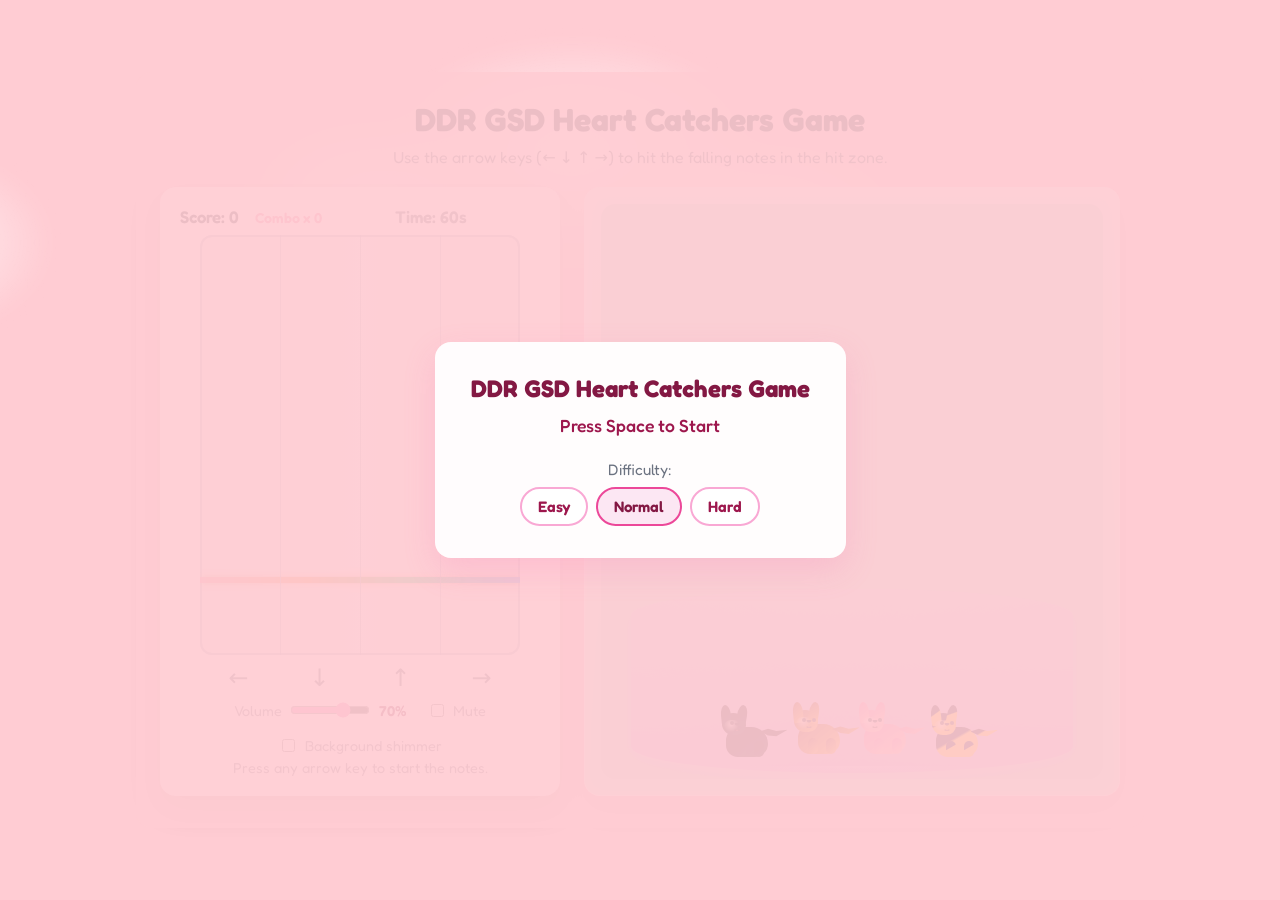
==== ddr-game.html @ 6d301356 "Add files via upload" ====
<!DOCTYPE html>
<html lang="en">
<head>
  <meta charset="UTF-8" />
  <meta name="viewport" content="width=device-width, initial-scale=1.0" />
  <title>DDR GSD Heart Catchers Game</title>
  <link rel="preconnect" href="https://fonts.googleapis.com" />
  <link rel="preconnect" href="https://fonts.gstatic.com" crossorigin />
  <link
    href="https://fonts.googleapis.com/css2?family=Fredoka:wght@400;500;700&display=swap"
    rel="stylesheet"
  />
  <link rel="stylesheet" href="ddr-game.css" />
</head>
<body>
  <main class="page">
    <!-- Start screen overlay -->
    <div id="startScreen" class="overlay overlay--start">
      <div class="overlay-card">
        <h2 class="overlay-title">DDR GSD Heart Catchers Game</h2>
        <p class="overlay-prompt">Press Space to Start</p>
        <div class="difficulty-selector">
          <span class="difficulty-label">Difficulty:</span>
          <div class="difficulty-buttons">
            <button type="button" class="difficulty-btn" data-difficulty="easy">Easy</button>
            <button type="button" class="difficulty-btn difficulty-btn--active" data-difficulty="normal">Normal</button>
            <button type="button" class="difficulty-btn" data-difficulty="hard">Hard</button>
          </div>
        </div>
      </div>
    </div>

    <!-- Results screen overlay (hidden initially) -->
    <div id="resultsScreen" class="overlay overlay--results overlay--hidden">
      <div class="overlay-card">
        <h2 class="overlay-title">Results</h2>
        <div class="results-stats">
          <p class="results-score">Score: <span id="resultsScore">0</span></p>
          <p class="results-counts">
            Perfect: <span id="resultsPerfect">0</span> ·
            Good: <span id="resultsGood">0</span> ·
            Miss: <span id="resultsMiss">0</span>
          </p>
        </div>
        <button type="button" id="playAgainBtn" class="overlay-btn">Play Again</button>
      </div>
    </div>

    <header class="top-bar">
      <h1>DDR GSD Heart Catchers Game</h1>
      <p class="instructions">Use the arrow keys (← ↓ ↑ →) to hit the falling notes in the hit zone.</p>
    </header>

    <section class="layout">
      <section class="game-panel">
        <div class="hud">
          <div class="score-display">
            Score: <span id="score">0</span>
            <span class="combo-display">Combo x<span id="combo">0</span></span>
          </div>
          <div class="timer-display">Time: <span id="timeRemaining">60</span>s</div>
          <div id="judgement" class="judgement"></div>
        </div>

        <div id="gameArea" class="game-area">
          <div class="hit-line"></div>
        </div>

        <div class="lane-labels">
          <span>←</span>
          <span>↓</span>
          <span>↑</span>
          <span>→</span>
        </div>

        <div class="sound-controls">
          <label class="sound-label">
            <span>Volume</span>
            <input type="range" id="volumeSlider" min="0" max="100" value="70" class="volume-slider" />
            <span id="volumeValue" class="volume-value">70%</span>
          </label>
          <label class="sound-label sound-label--toggle">
            <input type="checkbox" id="muteToggle" class="mute-checkbox" />
            <span>Mute</span>
          </label>
          <label class="sound-label sound-label--toggle">
            <input type="checkbox" id="shimmerToggle" class="shimmer-checkbox" />
            <span>Background shimmer</span>
          </label>
        </div>

        <p class="small-note">Press any arrow key to start the notes.</p>
      </section>

      <aside class="shepherd-panel">
        <div class="shepherd-stage" id="shepherdStage">
          <div class="shepherd-stage-floor"></div>
          <div class="shepherd-dogs">
            <div class="shepherd-dog shepherd-dog--black">
              <div class="dog-body">
                <div class="dog-head">
                  <div class="dog-ear dog-ear--left"></div>
                  <div class="dog-ear dog-ear--right"></div>
                  <div class="dog-face"></div>
                </div>
                <div class="dog-leg dog-leg--front"></div>
                <div class="dog-leg dog-leg--back"></div>
                <div class="dog-tail"></div>
              </div>
            </div>

            <div class="shepherd-dog shepherd-dog--sable">
              <div class="dog-body">
                <div class="dog-head">
                  <div class="dog-ear dog-ear--left"></div>
                  <div class="dog-ear dog-ear--right"></div>
                  <div class="dog-face"></div>
                </div>
                <div class="dog-leg dog-leg--front"></div>
                <div class="dog-leg dog-leg--back"></div>
                <div class="dog-tail"></div>
              </div>
            </div>

            <div class="shepherd-dog shepherd-dog--pink">
              <div class="dog-body">
                <div class="dog-head">
                  <div class="dog-ear dog-ear--left"></div>
                  <div class="dog-ear dog-ear--right"></div>
                  <div class="dog-face"></div>
                </div>
                <div class="dog-leg dog-leg--front"></div>
                <div class="dog-leg dog-leg--back"></div>
                <div class="dog-tail"></div>
              </div>
            </div>

            <div class="shepherd-dog shepherd-dog--blacktan">
              <div class="dog-body">
                <div class="dog-head">
                  <div class="dog-ear dog-ear--left"></div>
                  <div class="dog-ear dog-ear--right"></div>
                  <div class="dog-face"></div>
                </div>
                <div class="dog-leg dog-leg--front"></div>
                <div class="dog-leg dog-leg--back"></div>
                <div class="dog-tail"></div>
              </div>
            </div>
          </div>
        </div>
      </aside>
    </section>
  </main>

  <script src="ddr-game.js"></script>
</body>
</html>
---- ddr-game.css ----
/* Full-page pink sky + animated fluffy cloud layers */
html {
  height: 100%;
  min-height: 100%;
  --cloud-opacity: 1;                 /* maxed out; lower for lighter clouds */
  --cloud-speed-base: 50s;           /* <<< Cloud Speed: tweak this value (lower = faster) */
  --cloud-speed-slow: var(--cloud-speed-base);
  --cloud-speed-fast: calc(var(--cloud-speed-base) * 0.7);
  /* Shepherd coat & face variables */
  --shep-black-coat: #050816;
  --shep-black-coat-alt: #111827;
  --shep-blue-main: #38bdf8;
  --shep-blue-light: #bae6fd;
  --shep-pink-main: #f472b6;
  --shep-pink-light: #fecaca;
  --shep-bt-black: #020617;
  --shep-bt-tan: #facc15;
  --shep-eye: #111827;
  --shep-nose: #020617;
  --shep-tongue: #fb7185;
  background: #ffccd3;
}

/* Very faint drifting background hearts (ultra-low opacity) */
html::before,
html::after {
  content: "";
  position: fixed;
  width: 260px;
  height: 240px;
  pointer-events: none;
  z-index: -2;
  clip-path: path("M16 28 C 4 18, 0 12, 0 7 C 0 3.5, 2.8 1, 6 1 C 8.5 1, 10.5 2.5, 12 4.5 C 13.5 2.5, 15.5 1, 18 1 C 21.2 1, 24 3.5, 24 7 C 24 12, 20 18, 16 28 Z");
}

html::before {
  top: 8%;
  left: -6%;
  background-color: rgba(244, 114, 182, 0.06); /* very faint pink */
  animation: bg-heart-drift-1 90s linear infinite;
}

html::after {
  bottom: -4%;
  right: -4%;
  background-color: rgba(244, 114, 182, 0.04); /* even softer */
  animation: bg-heart-drift-2 110s linear infinite;
}

body {
  margin: 0;
  height: 100%;
  min-height: 100%;
  font-family: "Fredoka", system-ui, -apple-system, BlinkMacSystemFont, "Segoe UI", sans-serif;
  display: flex;
  align-items: center;
  justify-content: center;
  position: relative;
  color: #111827;
  background: transparent;
  overflow-x: hidden;
}

/* Animated cloud layer behind everything (single oversized sheet) */
body::before {
  content: "";
  position: fixed;
  width: 220vw;
  height: 120vh;
  left: -60vw;
  top: -10vh;
  z-index: -1;
  pointer-events: none;
  background-repeat: no-repeat;
  opacity: 0.7;
  filter: blur(12px);
  /* Bubbly cloud clusters: many small overlapping puffs */
  background-image:
    /* top-left cluster */
    radial-gradient(ellipse 180px 110px at 5% 22%, rgba(255, 255, 255, 0.95) 0%, rgba(255, 255, 255, 0.6) 45%, rgba(255, 255, 255, 0.3) 75%, transparent 100%),
    radial-gradient(ellipse 130px 90px at 10% 17%, rgba(255, 255, 255, 0.92) 0%, rgba(255, 255, 255, 0.6) 45%, rgba(255, 255, 255, 0.3) 75%, transparent 100%),
    radial-gradient(ellipse 150px 96px at 17% 22%, rgba(255, 255, 255, 0.9) 0%, rgba(255, 255, 255, 0.6) 45%, rgba(255, 255, 255, 0.3) 75%, transparent 100%),

    /* upper-mid cluster */
    radial-gradient(ellipse 190px 112px at 34% 16%, rgba(255, 255, 255, 0.94) 0%, rgba(255, 255, 255, 0.6) 45%, rgba(255, 255, 255, 0.3) 75%, transparent 100%),
    radial-gradient(ellipse 130px 80px at 29% 19%, rgba(255, 255, 255, 0.9) 0%, rgba(255, 255, 255, 0.6) 45%, rgba(255, 255, 255, 0.3) 75%, transparent 100%),
    radial-gradient(ellipse 140px 88px at 39% 21%, rgba(255, 255, 255, 0.9) 0%, rgba(255, 255, 255, 0.6) 45%, rgba(255, 255, 255, 0.3) 75%, transparent 100%),

    /* top-right cluster (pulled slightly inward so edges stay soft) */
    radial-gradient(ellipse 180px 110px at 58% 20%, rgba(255, 255, 255, 0.94) 0%, rgba(255, 255, 255, 0.6) 45%, rgba(255, 255, 255, 0.3) 75%, transparent 100%),
    radial-gradient(ellipse 130px 90px at 64% 16%, rgba(255, 255, 255, 0.92) 0%, rgba(255, 255, 255, 0.6) 45%, rgba(255, 255, 255, 0.3) 75%, transparent 100%),
    radial-gradient(ellipse 120px 100px at 70% 22%, rgba(255, 255, 255, 0.9) 0%, rgba(255, 255, 255, 0.6) 45%, rgba(255, 255, 255, 0.3) 75%, transparent 100%),

    /* lower-left cluster */
    radial-gradient(ellipse 190px 116px at 14% 78%, rgba(255, 255, 255, 0.92) 0%, rgba(255, 255, 255, 0.6) 45%, rgba(255, 255, 255, 0.3) 75%, transparent 100%),
    radial-gradient(ellipse 132px 92px at 19% 82%, rgba(255, 255, 255, 0.9) 0%, rgba(255, 255, 255, 0.6) 45%, rgba(255, 255, 255, 0.3) 75%, transparent 100%),
    radial-gradient(ellipse 150px 96px at 10% 82%, rgba(255, 255, 255, 0.9) 0%, rgba(255, 255, 255, 0.6) 45%, rgba(255, 255, 255, 0.3) 75%, transparent 100%),

    /* lower-right cluster */
    radial-gradient(ellipse 200px 120px at 78% 74%, rgba(255, 255, 255, 0.92) 0%, rgba(255, 255, 255, 0.6) 45%, rgba(255, 255, 255, 0.3) 75%, transparent 100%),
    radial-gradient(ellipse 140px 92px at 72% 78%, rgba(255, 255, 255, 0.9) 0%, rgba(255, 255, 255, 0.6) 45%, rgba(255, 255, 255, 0.3) 75%, transparent 100%),
    radial-gradient(ellipse 150px 100px at 86% 78%, rgba(255, 255, 255, 0.88) 0%, rgba(255, 255, 255, 0.6) 45%, rgba(255, 255, 255, 0.3) 75%, transparent 100%);
  background-size: 140% 140%;
  animation: cloud-drift-slow var(--cloud-speed-slow) linear infinite;
}

body::after {
  /* no cloud background here – single-layer clouds handled by body::before */
  content: none;
}

@keyframes cloud-drift-slow {
  from {
    transform: translate3d(-18%, 0, 0);
  }
  to {
    transform: translate3d(18%, 0, 0);
  }
}

@keyframes cloud-drift-fast {
  from {
    transform: translate3d(22%, 0, 0);
  }
  to {
    transform: translate3d(-22%, 0, 0);
  }
}

@keyframes bg-heart-drift-1 {
  from {
    transform: translate3d(0, 0, 0) rotate(0deg);
  }
  to {
    transform: translate3d(12%, 6%, 0) rotate(6deg);
  }
}

@keyframes bg-heart-drift-2 {
  from {
    transform: translate3d(0, 0, 0) rotate(0deg);
  }
  to {
    transform: translate3d(-10%, -4%, 0) rotate(-5deg);
  }
}

.page {
  position: relative;
  max-width: 960px;
  width: 100%;
  padding: 1.75rem 1.5rem 2rem;
}

/* Start & Results overlay screens */
.overlay {
  position: absolute;
  inset: 0;
  display: flex;
  align-items: center;
  justify-content: center;
  background: rgba(255, 204, 211, 0.92);
  border-radius: 1rem;
  z-index: 10;
  padding: 1.5rem;
}

.overlay--hidden {
  visibility: hidden;
  pointer-events: none;
}

.overlay-card {
  background: rgba(255, 255, 255, 0.95);
  border-radius: 1rem;
  padding: 2rem 2.25rem;
  text-align: center;
  box-shadow: 0 12px 32px rgba(244, 114, 182, 0.2);
  max-width: 360px;
}

.overlay-title {
  margin: 0 0 0.75rem;
  font-size: 1.5rem;
  color: #831843;
}

.overlay-prompt {
  margin: 0 0 1.5rem;
  font-size: 1.1rem;
  color: #9d174d;
  font-weight: 500;
}

.difficulty-selector {
  margin-bottom: 0;
}

.difficulty-label {
  display: block;
  font-size: 0.95rem;
  color: #6b7280;
  margin-bottom: 0.5rem;
}

.difficulty-buttons {
  display: flex;
  gap: 0.5rem;
  justify-content: center;
  flex-wrap: wrap;
}

.difficulty-btn {
  padding: 0.5rem 1rem;
  border-radius: 999px;
  border: 2px solid #f9a8d4;
  background: #fff;
  color: #9d174d;
  font-family: inherit;
  font-size: 0.95rem;
  font-weight: 600;
  cursor: pointer;
  transition: background 0.15s, color 0.15s, border-color 0.15s;
}

.difficulty-btn:hover {
  background: #fdf2f8;
  border-color: #f472b6;
}

.difficulty-btn--active {
  background: #fce7f3;
  border-color: #ec4899;
  color: #831843;
}

.results-stats {
  margin: 0 0 1.5rem;
}

.results-score {
  margin: 0 0 0.5rem;
  font-size: 1.25rem;
  font-weight: 700;
  color: #831843;
}

.results-counts {
  margin: 0;
  font-size: 1rem;
  color: #6b7280;
}

.results-counts span {
  font-weight: 600;
  color: #4b5563;
}

.overlay-btn {
  padding: 0.65rem 1.5rem;
  border-radius: 999px;
  border: none;
  background: linear-gradient(135deg, #f9a8d4, #f472b6);
  color: #fff;
  font-family: inherit;
  font-size: 1rem;
  font-weight: 600;
  cursor: pointer;
  box-shadow: 0 4px 14px rgba(244, 114, 182, 0.4);
  transition: transform 0.1s, box-shadow 0.15s;
}

.overlay-btn:hover {
  transform: scale(1.03);
  box-shadow: 0 6px 18px rgba(244, 114, 182, 0.5);
}

.overlay-btn:active {
  transform: scale(0.98);
}

.top-bar {
  text-align: center;
  margin-bottom: 1.25rem;
}

.top-bar h1 {
  margin: 0 0 0.5rem;
  font-size: 2rem;
}

.instructions {
  margin: 0;
  color: #4b5563;
  font-size: 1rem;
}

.layout {
  display: flex;
  gap: 1.5rem;
  align-items: stretch;
}

.game-panel {
  flex: 0 0 360px;
  background-color: rgba(255, 255, 255, 0.9);
  border-radius: 1rem;
  padding: 1rem 1.25rem 1.25rem;
  box-shadow: 0 12px 30px rgba(15, 23, 42, 0.18);
}

.hud {
  display: flex;
  justify-content: space-between;
  align-items: baseline;
  margin-bottom: 0.5rem;
}

.score-display {
  font-weight: 600;
  font-size: 1.05rem;
}

.combo-display {
  margin-left: 0.75rem;
  font-size: 0.9rem;
  font-weight: 600;
  color: #f9739b;
  display: inline-flex;
  align-items: baseline;
  gap: 0.2rem;
  transform-origin: left center;
}

.combo-display--pop {
  animation: combo-pop 220ms ease-out;
}

.timer-display {
  font-weight: 600;
  font-size: 1.05rem;
  color: #4b5563;
}

.judgement {
  min-height: 1.2em;
  font-weight: 700;
  font-size: 1.05rem;
}

.judgement.perfect {
  color: #10b981;
}

.judgement.good {
  color: #3b82f6;
}

.judgement.miss {
  color: #ef4444;
}

.game-area {
  position: relative;
  width: 320px;
  height: 420px;
  margin: 0.25rem auto 0.5rem;
  border-radius: 0.75rem;
  overflow: hidden;
  background: linear-gradient(
    to right,
    rgba(15, 23, 42, 0.08),
    rgba(15, 23, 42, 0.03),
    rgba(15, 23, 42, 0.08)
  );
  box-shadow: inset 0 0 0 2px rgba(148, 163, 184, 0.7);
}

/* Subtle game feel (intensity: box-shadow opacity in keyframes below) */
.game-area--perfect-glow {
  animation: game-perfect-glow 260ms ease-out;
}

.game-area--good-glow {
  animation: game-good-glow 220ms ease-out;
}

.game-area--miss-shake {
  animation: game-miss-shake 160ms ease-out;
}

.game-area::before {
  content: "";
  position: absolute;
  inset: 0;
  border-radius: inherit;
  pointer-events: none;
  background: radial-gradient(circle at 50% 40%, rgba(148, 163, 184, 0.12), transparent 65%);
  opacity: 0;
}

.game-area--miss-tint::before {
  animation: game-miss-tint 160ms ease-out;
}

.lane-divider {
  position: absolute;
  top: 0;
  bottom: 0;
  width: 1px;
  background-color: rgba(148, 163, 184, 0.7);
}

.lane-divider--left {
  left: 25%;
}
.lane-divider--middle {
  left: 50%;
}
.lane-divider--right {
  left: 75%;
}

.hit-line {
  position: absolute;
  left: 0;
  right: 0;
  height: 6px;
  bottom: 72px;
  background: linear-gradient(
    to right,
    #fb7185,
    #f97316,
    #22c55e,
    #3b82f6
  );
  box-shadow: 0 0 10px rgba(249, 115, 22, 0.75);
  opacity: 0.9;
}

/* Soft glow on the hit zone when judged PERFECT/GOOD */
.hit-line--perfect {
  animation: hit-line-perfect 240ms ease-out;
}

.hit-line--good {
  animation: hit-line-good 200ms ease-out;
}

.note {
  position: absolute;
  width: 32px;
  height: 28px;
  top: -60px;
  transform: translateY(0);
  background: transparent;
}

.note::before,
.note::after {
  content: "";
  position: absolute;
  inset: 0;
  /* solid heart fill; color controlled by --heart-color */
  background-color: var(--heart-color, #f9a8d4);
  clip-path: path("M16 28 C 4 18, 0 12, 0 7 C 0 3.5, 2.8 1, 6 1 C 8.5 1, 10.5 2.5, 12 4.5 C 13.5 2.5, 15.5 1, 18 1 C 21.2 1, 24 3.5, 24 7 C 24 12, 20 18, 16 28 Z");
  box-shadow: 0 4px 10px rgba(244, 114, 182, 0.4);
}

.note::after {
  opacity: 0.75;
  filter: blur(0.5px);
}

/* Lane positions only; color is controlled by note-shade-* */
.note.lane-0 {
  left: calc(12.5% - 22px);
}

.note.lane-1 {
  left: calc(37.5% - 22px);
}

.note.lane-2 {
  left: calc(62.5% - 22px);
}

.note.lane-3 {
  left: calc(87.5% - 22px);
}

/* Brief lane highlight on key press (subtle pastel; intensity: peak opacity in keyframe + gradient color) */
.lane-flash {
  position: absolute;
  top: 0;
  bottom: 0;
  width: 25%;
  pointer-events: none;
  background: linear-gradient(
    to bottom,
    rgba(254, 249, 251, 0.32),
    rgba(253, 242, 248, 0.08),
    transparent
  );
  opacity: 0;
  animation: lane-flash-fade 140ms ease-out forwards;
  z-index: 1;
}

.lane-flash.lane-0 { left: 0%; }
.lane-flash.lane-1 { left: 25%; }
.lane-flash.lane-2 { left: 50%; }
.lane-flash.lane-3 { left: 75%; }

/* Small pastel sparkle burst on PERFECT (intensity: size, --sparkle-opacity, animation duration) */
.hit-particles {
  position: absolute;
  inset: 0;
  pointer-events: none;
  overflow: visible;
  z-index: 2;
}

.hit-particle {
  position: absolute;
  width: 5px;
  height: 5px;
  border-radius: 999px;
  background: rgba(255, 240, 245, 0.95);
  box-shadow: 0 0 6px rgba(251, 207, 232, 0.7);
  opacity: var(--sparkle-opacity, 0.9);
  bottom: 72px; /* align with hit line */
  transform: translate3d(var(--hit-dx, 0), var(--hit-dy, 0), 0);
  animation: hit-particle-pop 240ms ease-out forwards;
}

.hit-particle.lane-0 {
  left: calc(12.5% - 2.5px);
}
.hit-particle.lane-1 {
  left: calc(37.5% - 2.5px);
}
.hit-particle.lane-2 {
  left: calc(62.5% - 2.5px);
}
.hit-particle.lane-3 {
  left: calc(87.5% - 2.5px);
}

@keyframes hit-particle-pop {
  0% {
    opacity: var(--sparkle-opacity, 0.9);
    transform: translate3d(var(--hit-dx, 0), var(--hit-dy, 0), 0) scale(0.6);
  }
  100% {
    opacity: 0;
    transform: translate3d(var(--hit-dx, 0), calc(var(--hit-dy, 0) + 6px), 0) scale(0.9);
  }
}

@keyframes hit-line-perfect {
  0% {
    box-shadow: 0 0 10px rgba(249, 115, 22, 0.75);
  }
  50% {
    box-shadow: 0 0 18px rgba(248, 113, 182, 0.9);
  }
  100% {
    box-shadow: 0 0 10px rgba(249, 115, 22, 0.75);
  }
}

@keyframes hit-line-good {
  0% {
    box-shadow: 0 0 10px rgba(249, 115, 22, 0.75);
  }
  50% {
    box-shadow: 0 0 14px rgba(248, 113, 182, 0.6);
  }
  100% {
    box-shadow: 0 0 10px rgba(249, 115, 22, 0.75);
  }
}

@keyframes lane-flash-fade {
  0% {
    opacity: 0.32;
  }
  100% {
    opacity: 0;
  }
}

@keyframes combo-pop {
  0% {
    transform: scale(1);
  }
  40% {
    transform: scale(1.16);
  }
  100% {
    transform: scale(1);
  }
}

@keyframes game-perfect-glow {
  0% {
    box-shadow: inset 0 0 0 2px rgba(148, 163, 184, 0.7);
  }
  50% {
    box-shadow:
      inset 0 0 0 2px rgba(251, 207, 232, 0.5),
      0 0 14px rgba(251, 207, 232, 0.22);
  }
  100% {
    box-shadow: inset 0 0 0 2px rgba(148, 163, 184, 0.7);
  }
}

@keyframes game-good-glow {
  0% {
    box-shadow: inset 0 0 0 2px rgba(148, 163, 184, 0.7);
  }
  50% {
    box-shadow:
      inset 0 0 0 2px rgba(253, 242, 248, 0.45),
      0 0 10px rgba(253, 242, 248, 0.18);
  }
  100% {
    box-shadow: inset 0 0 0 2px rgba(148, 163, 184, 0.7);
  }
}

@keyframes game-miss-tint {
  0% {
    opacity: 0;
  }
  50% {
    opacity: 1;
  }
  100% {
    opacity: 0;
  }
}

/* Gentle "oops" (intensity: translate3d px values) */
@keyframes game-miss-shake {
  0%, 100% {
    transform: translate3d(0, 0, 0);
  }
  33% {
    transform: translate3d(-1.5px, 0.5px, 0);
  }
  66% {
    transform: translate3d(1.5px, -0.5px, 0);
  }
}

/* Five distinct solid pink heart shades (randomly assigned in JS) */
.note-shade-0 {
  --heart-color: #fee2f2; /* very light pink */
}

.note-shade-1 {
  --heart-color: #f9a8d4; /* light pink */
}

.note-shade-2 {
  --heart-color: #f472b6; /* medium pink */
}

.note-shade-3 {
  --heart-color: #ec4899; /* deeper pink */
}

.note-shade-4 {
  --heart-color: #be185d; /* dark pink */
}

.lane-labels {
  display: grid;
  grid-template-columns: repeat(4, 1fr);
  gap: 0.25rem;
  margin: 0.35rem auto 0.25rem;
  max-width: 320px;
  font-size: 1.5rem;
  color: #4b5563;
}

.lane-labels span {
  text-align: center;
}

.sound-controls {
  display: flex;
  flex-wrap: wrap;
  align-items: center;
  justify-content: center;
  gap: 1rem;
  margin: 0.5rem 0 0.25rem;
}

.sound-label {
  display: inline-flex;
  align-items: center;
  gap: 0.4rem;
  font-size: 0.9rem;
  color: #6b7280;
}

.sound-label--toggle {
  cursor: pointer;
}

.volume-slider {
  width: 80px;
  accent-color: #f472b6;
}

.volume-value {
  min-width: 2.2em;
  font-weight: 600;
  color: #831843;
}

.shimmer-checkbox,
.mute-checkbox {
  accent-color: #f472b6;
}

.small-note {
  margin: 0.15rem 0 0;
  font-size: 0.9rem;
  color: #6b7280;
  text-align: center;
}

.shepherd-panel {
  flex: 1;
  display: flex;
  align-items: stretch;
  justify-content: center;
  border-radius: 1rem;
  padding: 1rem;
  background: linear-gradient(to bottom, #ecfffb, #c8fff0); /* soft mint gradient */
  border: 1px solid rgba(255, 255, 255, 0.7);              /* thin semi-transparent white border */
  box-shadow:
    0 12px 30px rgba(15, 23, 42, 0.08),                    /* softened outer shadow */
    inset 0 0 18px rgba(255, 255, 255, 0.65);              /* inner highlight for gentle depth */
}

.shepherd-stage {
  position: relative;
  flex: 1;
  border-radius: 0.9rem;
  overflow: hidden;
  background: #c0f0ea; /* pastel blue */
  display: flex;
  flex-direction: column;
  justify-content: flex-end;
  align-items: center;
  padding: 0.5rem 0.5rem 0.75rem;
}

/* Soft shadow under the stage so it feels like it's resting on a surface */
.shepherd-stage::after {
  content: "";
  position: absolute;
  inset-inline: 12%;
  bottom: -0.3rem;
  height: 1.1rem;
  background: radial-gradient(ellipse at 50% 0%, rgba(220, 216, 255, 0.55), transparent 70%);
  pointer-events: none;
  z-index: 0;
}

.shepherd-stage-floor {
  position: absolute;
  inset-inline: 6%;
  bottom: 0.35rem;
  height: 32%;
  background:
    radial-gradient(circle at 0% 0%, rgba(220, 216, 255, 0.5), transparent 60%),
    radial-gradient(circle at 100% 0%, rgba(220, 216, 255, 0.45), transparent 60%),
    linear-gradient(to top, #cdb4f6, rgba(220, 216, 255, 0.3));
  border-radius: 999px / 65%;
  box-shadow: 0 4px 14px rgba(220, 216, 255, 0.4); /* softer, lighter bottom shading */
}

.shepherd-dogs {
  position: relative;
  display: flex;
  justify-content: center;
  align-items: flex-end;
  width: 100%;
  max-width: 360px;
  gap: 0.75rem;
  z-index: 1;
}

/* Arrange the four shepherds in a gentle arc, centered on the stage */
.shepherd-dog:nth-child(1) {
  margin-right: 0.4rem;
  margin-bottom: 0.15rem;
}

.shepherd-dog:nth-child(2),
.shepherd-dog:nth-child(3) {
  margin-bottom: 0.3rem;
}

.shepherd-dog:nth-child(4) {
  margin-left: 0.4rem;
  margin-bottom: 0.15rem;
}

.shepherd-dog {
  position: relative;
  width: 54px;
  height: 70px;
  transform-origin: 50% 100%;
  animation: shepherd-dance 1.2s ease-in-out infinite alternate;
}

.dog-body {
  position: absolute;
  bottom: 8px;
  left: 6px;
  width: 42px;
  height: 30px;
  border-radius: 16px 20px 16px 14px;
}

.dog-head {
  position: absolute;
  bottom: 22px;
  left: -4px;
  width: 24px;
  height: 22px;
  border-radius: 14px 16px 12px 14px;
}

.dog-face {
  position: absolute;
  inset: 7px 4px 2px 2px;
  border-radius: inherit;
  background: radial-gradient(circle at 40% 35%, rgba(255, 255, 255, 0.85), transparent 55%);
  opacity: 0.85;
}

.dog-face::before {
  content: "";
  position: absolute;
  top: 1px;  /* slightly higher on the face */
  left: 6px;
  width: 4px;
  height: 4px;
  border-radius: 999px;
  background: var(--shep-eye);
  box-shadow: 10px 0 0 0 var(--shep-eye);
}

.dog-face::after {
  content: "";
  position: absolute;
  left: 9px;
  bottom: 2px;  /* let tongue extend lower */
  width: 8px;
  height: 8px;
  border-radius: 50% 50% 70% 70%;
  background:
    radial-gradient(circle at 50% 0%, var(--shep-nose) 0 2px, transparent 3px),
    radial-gradient(circle at 30% 100%, rgba(0, 0, 0, 0.8) 0 1px, transparent 2px),
    radial-gradient(circle at 70% 100%, rgba(0, 0, 0, 0.8) 0 1px, transparent 2px),
    radial-gradient(circle at 50% 130%, var(--shep-tongue) 0 3px, transparent 4px);
}

.dog-ear {
  position: absolute;
  width: 10px;
  height: 21px; /* ~15% longer */
  top: -8px;
  /* tapered, pointy end with softer base */
  border-radius: 80% 80% 25% 25%;
}

.dog-ear--left {
  left: -1px;  /* nudged slightly closer to center */
  transform: rotate(-6deg);
}

.dog-ear--right {
  right: -1px; /* nudged slightly closer to center */
  transform: rotate(10deg);
}

.dog-leg {
  position: absolute;
  bottom: 0;
  width: 10px;
  height: 16px;
  border-radius: 999px;
}

.dog-leg--front {
  left: 10px;
}

.dog-leg--back {
  right: 4px;
}

.dog-tail {
  position: absolute;
  left: 34px;  /* anchor tail base around 75% of body width */
  bottom: 12px; /* deeper overlap into body so no gap is visible */
  width: 28px;  /* ~25% longer */
  height: 22px; /* was 9px → ~150% thicker */
  border-radius: 999px; /* rounded base */
  /* soft, gently wavy tail – not curly, slight up-then-down arc; base sits flush with body */
  clip-path: polygon(
    0 40%,   /* base closer to body */
    30% 28%, /* slight rise */
    60% 38%, /* gentle dip */
    100% 32%,/* tapered tip */
    60% 62%, /* lower wave */
    30% 58%  /* back toward base */
  );
  transform-origin: 0% 50%;
  animation: tail-wag 0.5s ease-in-out infinite;
}

/* Coat color variations */
.shepherd-dog--black .dog-body,
.shepherd-dog--black .dog-head,
.shepherd-dog--black .dog-ear,
.shepherd-dog--black .dog-leg,
.shepherd-dog--black .dog-tail {
  background: linear-gradient(145deg, var(--shep-black-coat), var(--shep-black-coat-alt));
}

.shepherd-dog--sable .dog-body,
.shepherd-dog--sable .dog-head,
.shepherd-dog--sable .dog-ear,
.shepherd-dog--sable .dog-leg,
.shepherd-dog--sable .dog-tail {
  background: linear-gradient(140deg, #78350f, #fbbf24);
}

.shepherd-dog--pink .dog-body,
.shepherd-dog--pink .dog-head,
.shepherd-dog--pink .dog-ear,
.shepherd-dog--pink .dog-leg,
.shepherd-dog--pink .dog-tail {
  background: linear-gradient(145deg, var(--shep-pink-main), var(--shep-pink-light));
}

.shepherd-dog--blacktan .dog-body,
.shepherd-dog--blacktan .dog-head,
.shepherd-dog--blacktan .dog-ear,
.shepherd-dog--blacktan .dog-leg,
.shepherd-dog--blacktan .dog-tail {
  background: linear-gradient(150deg, var(--shep-bt-black) 0 40%, var(--shep-bt-tan) 45% 100%);
}

/* Base dance motion */
@keyframes shepherd-dance {
  0% {
    transform: translate3d(-2px, 0, 0) scale(1);
  }
  50% {
    transform: translate3d(2px, -5px, 0) scale(1.02);
  }
  100% {
    transform: translate3d(-1px, -2px, 0) scale(1);
  }
}

@keyframes shepherd-head-bob {
  0% {
    transform: translate3d(0, 0, 0) rotate(0deg);
  }
  50% {
    transform: translate3d(0, -2px, 0) rotate(-3deg);
  }
  100% {
    transform: translate3d(0, 1px, 0) rotate(2deg);
  }
}

@keyframes tail-wag {
  0% {
    transform: rotate(10deg);
  }
  50% {
    transform: rotate(-14deg);
  }
  100% {
    transform: rotate(8deg);
  }
}

@keyframes tongue-wiggle {
  0% {
    transform: scaleY(1);
  }
  50% {
    transform: scaleY(0.9);
  }
  100% {
    transform: scaleY(1);
  }
}

/* Mood reactions */
.shepherd-stage--hype .shepherd-dog {
  animation-name: shepherd-dance-hype;
  animation-duration: 0.3s;
}

.shepherd-stage--hype .shep-tail {
  animation-duration: 0.3s;
}

@keyframes shepherd-dance-hype {
  0% {
    transform: translate3d(0, 0, 0) scale(1);
  }
  40% {
    transform: translate3d(0, -14px, 0) scale(1.08);
  }
  100% {
    transform: translate3d(0, -4px, 0) scale(1.02);
  }
}

.shepherd-stage--sad .shepherd-dog {
  animation-name: shepherd-dance-sad;
  animation-duration: 0.5s;
}

@keyframes shepherd-dance-sad {
  0% {
    transform: translate3d(0, -4px, 0) scale(1);
  }
  60% {
    transform: translate3d(0, 6px, 0) scale(0.95);
  }
  100% {
    transform: translate3d(0, 2px, 0) scale(0.97);
  }
}

@media (max-width: 800px) {
  .layout {
    flex-direction: column;
  }

  .game-panel {
    margin: 0 auto;
  }
}
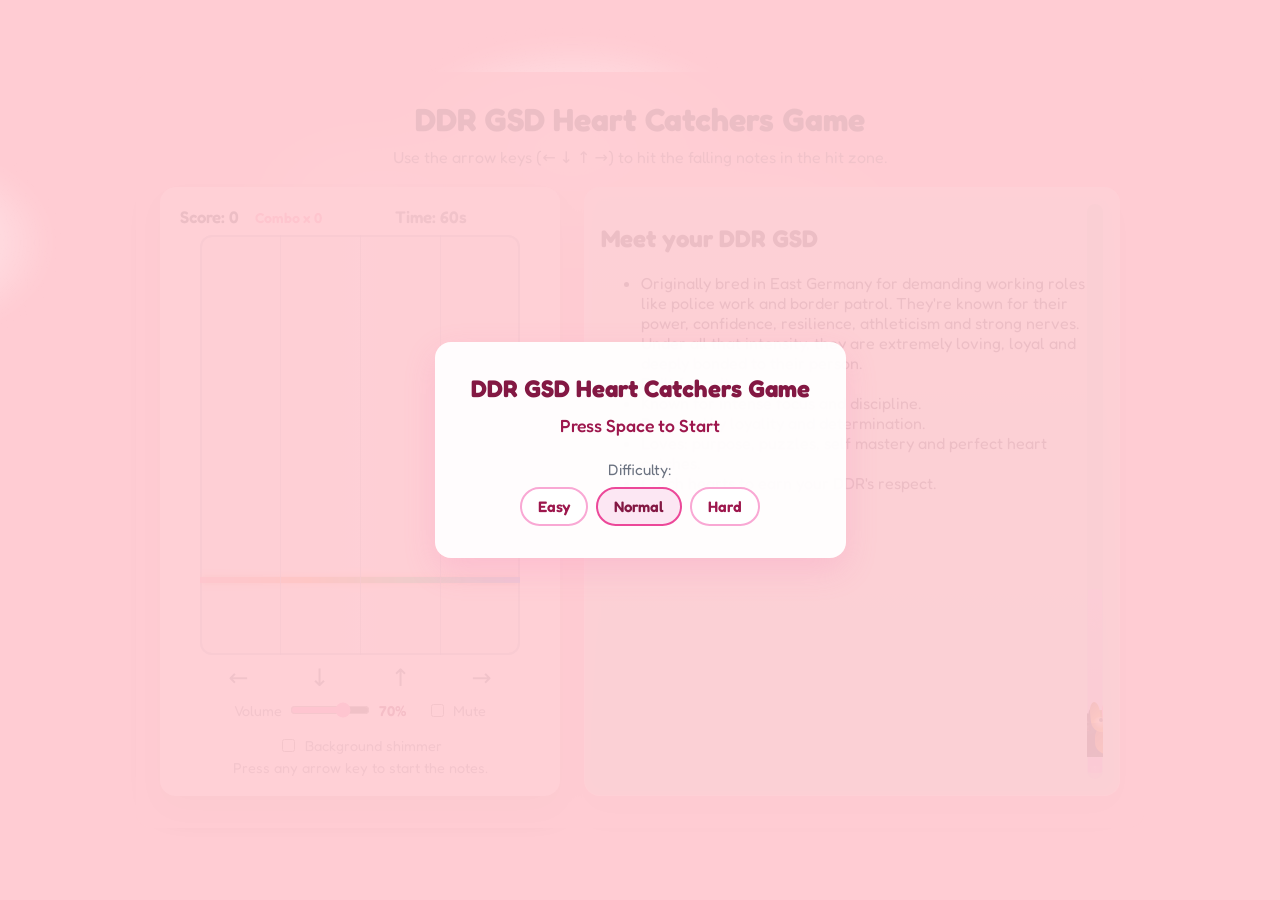
==== commit 83c56f26: "Update ddr-game.html" ====
--- a/ddr-game.html
+++ b/ddr-game.html
@@ -93,6 +93,17 @@
       </section>
 
       <aside class="shepherd-panel">
+        <div class="shepherd-intro">
+          <h2 class="shepherd-intro-title">Meet your DDR GSD</h2>
+          <ul class="shepherd-intro-list">
+            <li>Originally bred in East Germany for demanding working roles like police work and border patrol. They're known for their power, confidence, resilience, athleticism and strong nerves. Under all that intensity, they are extremely loving, loyal and deeply bonded to their person.</li>
+            <li class="shepherd-intro-break">Built for grit.</li>
+            <li>Known for intense focus and discipline.</li>
+            <li>Powered by loyality and determination.</li>
+            <li>Loves: purpose, puzzles, self mastery and perfect heart catches.</li>
+            <li class="shepherd-intro-break">Catch hearts to earn your DDR's respect.</li>
+          </ul>
+        </div>
         <div class="shepherd-stage" id="shepherdStage">
           <div class="shepherd-stage-floor"></div>
           <div class="shepherd-dogs">
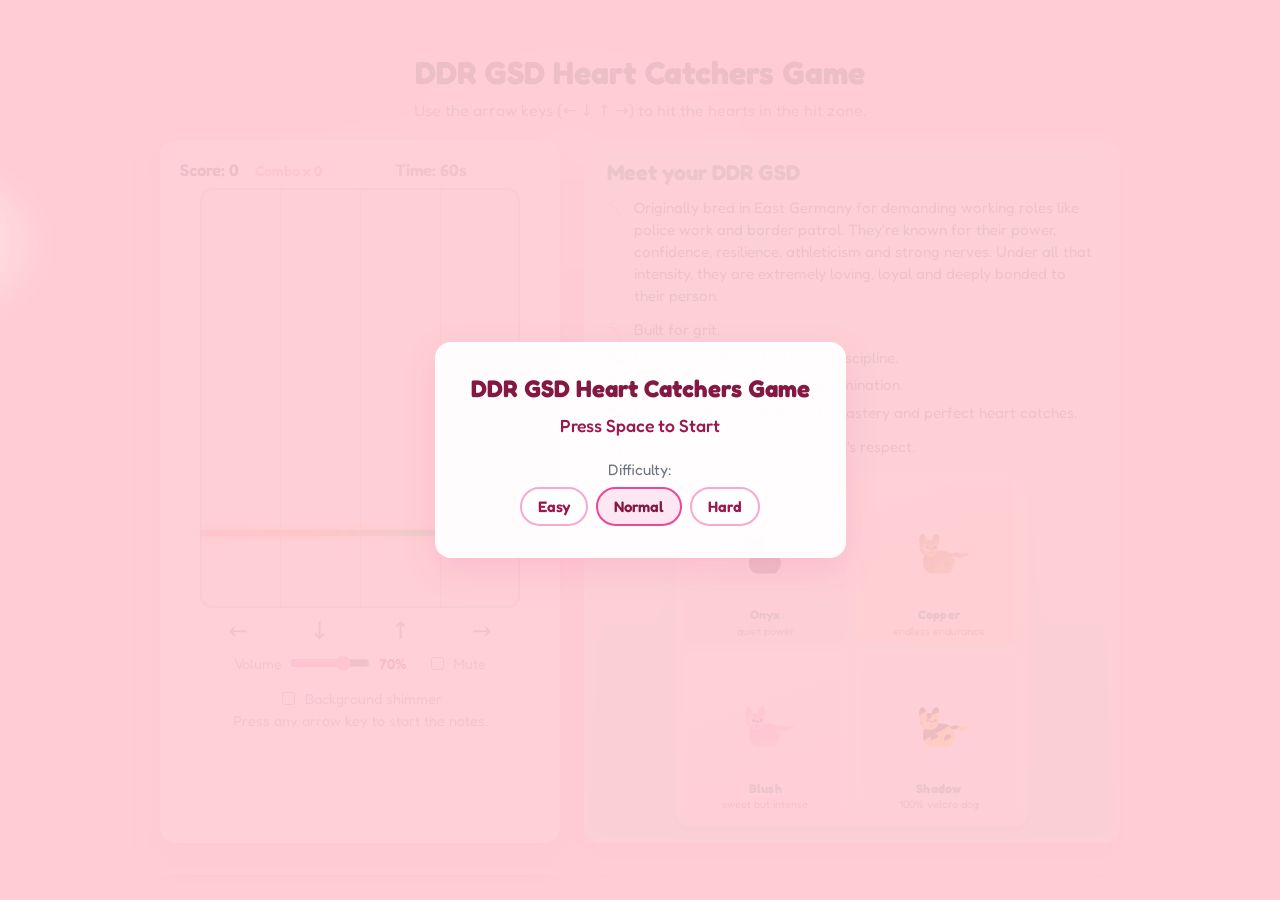
==== commit 595db4ee: "Update ddr-game.html" ====
--- a/ddr-game.html
+++ b/ddr-game.html
@@ -48,7 +48,7 @@
 
     <header class="top-bar">
       <h1>DDR GSD Heart Catchers Game</h1>
-      <p class="instructions">Use the arrow keys (← ↓ ↑ →) to hit the falling notes in the hit zone.</p>
+      <p class="instructions">Use the arrow keys (← ↓ ↑ →) to hit the hearts in the hit zone.</p>
     </header>
 
     <section class="layout">
@@ -105,58 +105,95 @@
           </ul>
         </div>
         <div class="shepherd-stage" id="shepherdStage">
-          <div class="shepherd-stage-floor"></div>
-          <div class="shepherd-dogs">
-            <div class="shepherd-dog shepherd-dog--black">
-              <div class="dog-body">
-                <div class="dog-head">
-                  <div class="dog-ear dog-ear--left"></div>
-                  <div class="dog-ear dog-ear--right"></div>
-                  <div class="dog-face"></div>
-                </div>
-                <div class="dog-leg dog-leg--front"></div>
-                <div class="dog-leg dog-leg--back"></div>
-                <div class="dog-tail"></div>
-              </div>
-            </div>
-
-            <div class="shepherd-dog shepherd-dog--sable">
-              <div class="dog-body">
-                <div class="dog-head">
-                  <div class="dog-ear dog-ear--left"></div>
-                  <div class="dog-ear dog-ear--right"></div>
-                  <div class="dog-face"></div>
-                </div>
-                <div class="dog-leg dog-leg--front"></div>
-                <div class="dog-leg dog-leg--back"></div>
-                <div class="dog-tail"></div>
-              </div>
-            </div>
-
-            <div class="shepherd-dog shepherd-dog--pink">
-              <div class="dog-body">
-                <div class="dog-head">
-                  <div class="dog-ear dog-ear--left"></div>
-                  <div class="dog-ear dog-ear--right"></div>
-                  <div class="dog-face"></div>
-                </div>
-                <div class="dog-leg dog-leg--front"></div>
-                <div class="dog-leg dog-leg--back"></div>
-                <div class="dog-tail"></div>
-              </div>
-            </div>
-
-            <div class="shepherd-dog shepherd-dog--blacktan">
-              <div class="dog-body">
-                <div class="dog-head">
-                  <div class="dog-ear dog-ear--left"></div>
-                  <div class="dog-ear dog-ear--right"></div>
-                  <div class="dog-face"></div>
-                </div>
-                <div class="dog-leg dog-leg--front"></div>
-                <div class="dog-leg dog-leg--back"></div>
-                <div class="dog-tail"></div>
-              </div>
+          <div class="shepherd-quadrant shepherd-quadrant--onyx">
+            <div class="shepherd-quadrant-dog">
+              <div class="shepherd-dog-scale">
+                <div class="shepherd-dog shepherd-dog--black">
+                  <div class="dog-body">
+                    <div class="dog-head">
+                      <div class="dog-ear dog-ear--left"></div>
+                      <div class="dog-ear dog-ear--right"></div>
+                      <div class="dog-face"></div>
+                    </div>
+                    <div class="dog-leg dog-leg--front"></div>
+                    <div class="dog-leg dog-leg--back"></div>
+                    <div class="dog-tail"></div>
+                  </div>
+                </div>
+              </div>
+            </div>
+            <div class="shepherd-quadrant-label">
+              <span class="shepherd-quadrant-name">Onyx</span>
+              <span class="shepherd-quadrant-temp">quiet power</span>
+            </div>
+          </div>
+
+          <div class="shepherd-quadrant shepherd-quadrant--copper">
+            <div class="shepherd-quadrant-dog">
+              <div class="shepherd-dog-scale">
+                <div class="shepherd-dog shepherd-dog--sable">
+                  <div class="dog-body">
+                    <div class="dog-head">
+                      <div class="dog-ear dog-ear--left"></div>
+                      <div class="dog-ear dog-ear--right"></div>
+                      <div class="dog-face"></div>
+                    </div>
+                    <div class="dog-leg dog-leg--front"></div>
+                    <div class="dog-leg dog-leg--back"></div>
+                    <div class="dog-tail"></div>
+                  </div>
+                </div>
+              </div>
+            </div>
+            <div class="shepherd-quadrant-label">
+              <span class="shepherd-quadrant-name">Copper</span>
+              <span class="shepherd-quadrant-temp">endless endurance</span>
+            </div>
+          </div>
+
+          <div class="shepherd-quadrant shepherd-quadrant--blush">
+            <div class="shepherd-quadrant-dog">
+              <div class="shepherd-dog-scale">
+                <div class="shepherd-dog shepherd-dog--pink">
+                  <div class="dog-body">
+                    <div class="dog-head">
+                      <div class="dog-ear dog-ear--left"></div>
+                      <div class="dog-ear dog-ear--right"></div>
+                      <div class="dog-face"></div>
+                    </div>
+                    <div class="dog-leg dog-leg--front"></div>
+                    <div class="dog-leg dog-leg--back"></div>
+                    <div class="dog-tail"></div>
+                  </div>
+                </div>
+              </div>
+            </div>
+            <div class="shepherd-quadrant-label">
+              <span class="shepherd-quadrant-name">Blush</span>
+              <span class="shepherd-quadrant-temp">sweet but intense</span>
+            </div>
+          </div>
+
+          <div class="shepherd-quadrant shepherd-quadrant--shadow">
+            <div class="shepherd-quadrant-dog">
+              <div class="shepherd-dog-scale">
+                <div class="shepherd-dog shepherd-dog--blacktan">
+                  <div class="dog-body">
+                    <div class="dog-head">
+                      <div class="dog-ear dog-ear--left"></div>
+                      <div class="dog-ear dog-ear--right"></div>
+                      <div class="dog-face"></div>
+                    </div>
+                    <div class="dog-leg dog-leg--front"></div>
+                    <div class="dog-leg dog-leg--back"></div>
+                    <div class="dog-tail"></div>
+                  </div>
+                </div>
+              </div>
+            </div>
+            <div class="shepherd-quadrant-label">
+              <span class="shepherd-quadrant-name">Shadow</span>
+              <span class="shepherd-quadrant-temp">100% velcro dog</span>
             </div>
           </div>
         </div>
--- a/ddr-game.css
+++ b/ddr-game.css
@@ -738,8 +738,10 @@
 .shepherd-panel {
   flex: 1;
   display: flex;
+  flex-direction: column;
   align-items: stretch;
-  justify-content: center;
+  justify-content: flex-start;
+  gap: 0.85rem;
   border-radius: 1rem;
   padding: 1rem;
   background: linear-gradient(to bottom, #ecfffb, #c8fff0); /* soft mint gradient */
@@ -749,69 +751,144 @@
     inset 0 0 18px rgba(255, 255, 255, 0.65);              /* inner highlight for gentle depth */
 }
 
+.shepherd-intro {
+  flex: 0 0 auto;
+  padding: 0.15rem 0.35rem 0;
+}
+
+.shepherd-intro-title {
+  margin: 0 0 0.65rem;
+  font-size: 1.35rem;
+  font-weight: 700;
+  color: #0f766e;
+  line-height: 1.25;
+}
+
+.shepherd-intro-list {
+  margin: 0;
+  padding: 0;
+  list-style: none;
+  font-size: 0.95rem;
+  font-weight: 400;
+  color: #115e59;
+  line-height: 1.45;
+}
+
+.shepherd-intro-list li {
+  display: flex;
+  gap: 0.5rem;
+  align-items: flex-start;
+  margin-bottom: 0.35rem;
+}
+
+.shepherd-intro-list li:last-child {
+  margin-bottom: 0;
+}
+
+.shepherd-intro-list li.shepherd-intro-break {
+  margin-top: 0.75rem;
+}
+
+/* Cute dog-bone markers instead of bullets */
+.shepherd-intro-list li::before {
+  content: "🦴";
+  flex-shrink: 0;
+  font-size: 0.95rem;
+  line-height: 1.45;
+  transform: translateY(0.02em);
+}
+
 .shepherd-stage {
   position: relative;
-  flex: 1;
+  flex: 0 0 auto;
+  width: 100%;
+  max-width: 340px;
+  margin-inline: auto;
+  align-self: stretch;
+  aspect-ratio: 1;
   border-radius: 0.9rem;
   overflow: hidden;
-  background: #c0f0ea; /* pastel blue */
+  background: rgba(255, 255, 255, 0.35);
+  box-shadow:
+    inset 0 0 0 1px rgba(255, 255, 255, 0.75),
+    0 6px 18px rgba(15, 23, 42, 0.06);
+  display: grid;
+  grid-template-columns: repeat(2, minmax(0, 1fr));
+  grid-template-rows: repeat(2, minmax(0, 1fr));
+  gap: 0.45rem;
+  padding: 0.45rem;
+}
+
+.shepherd-quadrant {
+  position: relative;
+  z-index: 1;
+  border-radius: 0.65rem;
+  overflow: hidden;
   display: flex;
   flex-direction: column;
+  align-items: center;
   justify-content: flex-end;
+  padding: 0.35rem 0.3rem 0.4rem;
+  border: 1px solid rgba(255, 255, 255, 0.72);
+  box-shadow:
+    inset 0 1px 0 rgba(255, 255, 255, 0.85),
+    0 2px 8px rgba(15, 23, 42, 0.04);
+}
+
+.shepherd-quadrant--onyx {
+  background: linear-gradient(160deg, rgba(255, 255, 255, 0.82), rgba(214, 243, 236, 0.94));
+}
+
+.shepherd-quadrant--copper {
+  background: linear-gradient(160deg, rgba(255, 252, 247, 0.95), rgba(254, 234, 213, 0.92));
+}
+
+.shepherd-quadrant--blush {
+  background: linear-gradient(160deg, rgba(255, 255, 255, 0.88), rgba(253, 236, 246, 0.94));
+}
+
+.shepherd-quadrant--shadow {
+  background: linear-gradient(160deg, rgba(248, 250, 255, 0.9), rgba(232, 235, 252, 0.92));
+}
+
+.shepherd-quadrant-dog {
+  flex: 1;
+  display: flex;
   align-items: center;
-  padding: 0.5rem 0.5rem 0.75rem;
-}
-
-/* Soft shadow under the stage so it feels like it's resting on a surface */
-.shepherd-stage::after {
-  content: "";
-  position: absolute;
-  inset-inline: 12%;
-  bottom: -0.3rem;
-  height: 1.1rem;
-  background: radial-gradient(ellipse at 50% 0%, rgba(220, 216, 255, 0.55), transparent 70%);
-  pointer-events: none;
-  z-index: 0;
-}
-
-.shepherd-stage-floor {
-  position: absolute;
-  inset-inline: 6%;
-  bottom: 0.35rem;
-  height: 32%;
-  background:
-    radial-gradient(circle at 0% 0%, rgba(220, 216, 255, 0.5), transparent 60%),
-    radial-gradient(circle at 100% 0%, rgba(220, 216, 255, 0.45), transparent 60%),
-    linear-gradient(to top, #cdb4f6, rgba(220, 216, 255, 0.3));
-  border-radius: 999px / 65%;
-  box-shadow: 0 4px 14px rgba(220, 216, 255, 0.4); /* softer, lighter bottom shading */
-}
-
-.shepherd-dogs {
-  position: relative;
+  justify-content: center;
+  min-height: 0;
+  width: 100%;
+}
+
+/* Scale cartoon without clobbering transform animations on .shepherd-dog */
+.shepherd-dog-scale {
+  transform: scale(0.76);
+  transform-origin: 50% 85%;
+}
+
+.shepherd-quadrant-label {
+  flex-shrink: 0;
   display: flex;
-  justify-content: center;
-  align-items: flex-end;
-  width: 100%;
-  max-width: 360px;
-  gap: 0.75rem;
-  z-index: 1;
-}
-
-/* Arrange the four shepherds in a gentle arc, centered on the stage */
-.shepherd-dog:nth-child(1) {
-  margin-right: 0.4rem;
-  margin-bottom: 0.15rem;
-}
-
-.shepherd-dog:nth-child(2),
-.shepherd-dog:nth-child(3) {
-  margin-bottom: 0.3rem;
-}
-
-.shepherd-dog:nth-child(4) {
-  margin-left: 0.4rem;
-  margin-bottom: 0.15rem;
+  flex-direction: column;
+  align-items: center;
+  gap: 0.08rem;
+  text-align: center;
+  line-height: 1.2;
+  max-width: 100%;
+}
+
+.shepherd-quadrant-name {
+  font-size: 0.78rem;
+  font-weight: 700;
+  color: #0f766e;
+  letter-spacing: 0.02em;
+}
+
+.shepherd-quadrant-temp {
+  font-size: 0.68rem;
+  font-weight: 400;
+  color: #3f5d58;
+  opacity: 0.95;
 }
 
 .shepherd-dog {
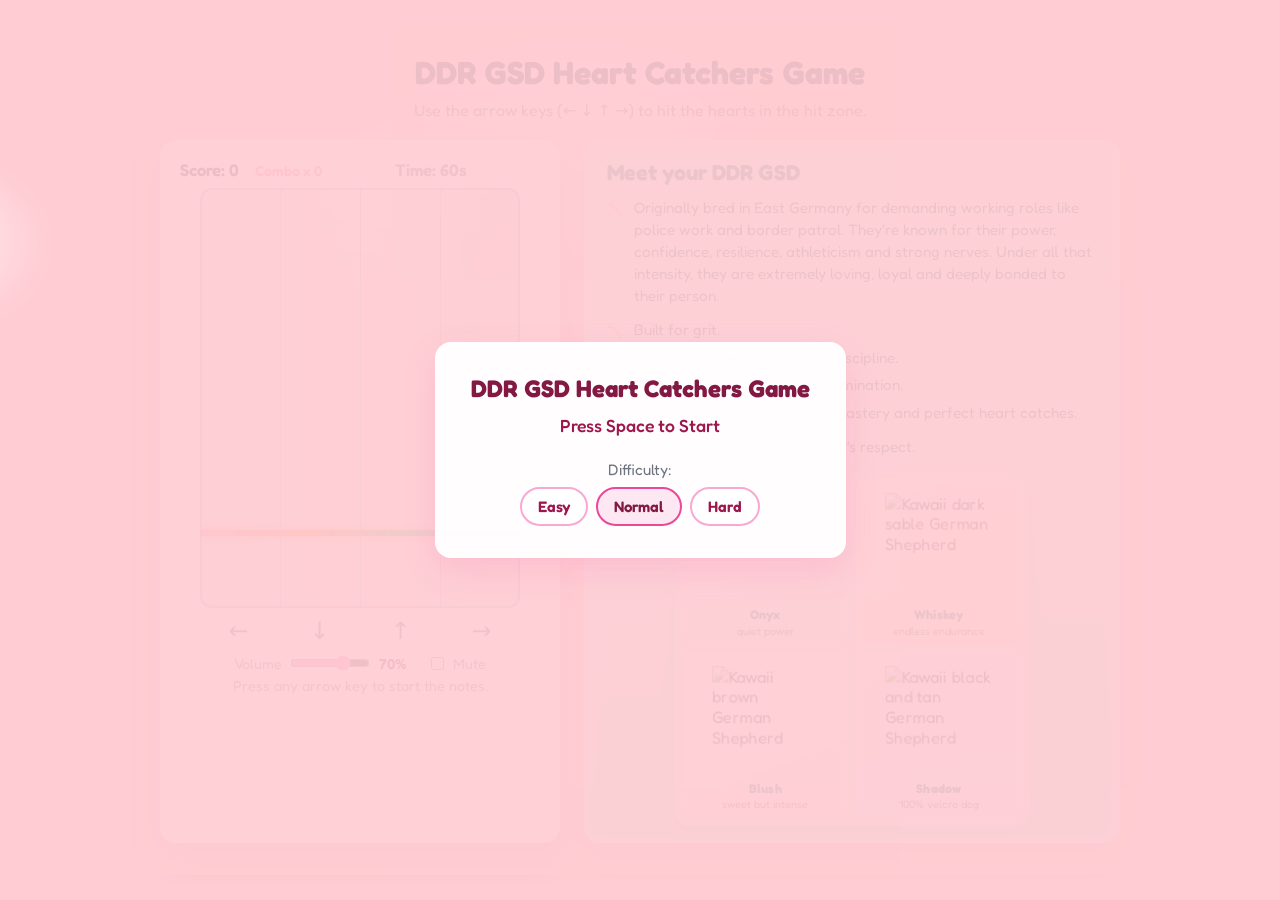
==== commit 39708eff: "Add files via upload" ====
--- a/ddr-game.html
+++ b/ddr-game.html
@@ -83,10 +83,6 @@
             <input type="checkbox" id="muteToggle" class="mute-checkbox" />
             <span>Mute</span>
           </label>
-          <label class="sound-label sound-label--toggle">
-            <input type="checkbox" id="shimmerToggle" class="shimmer-checkbox" />
-            <span>Background shimmer</span>
-          </label>
         </div>
 
         <p class="small-note">Press any arrow key to start the notes.</p>
@@ -108,17 +104,15 @@
           <div class="shepherd-quadrant shepherd-quadrant--onyx">
             <div class="shepherd-quadrant-dog">
               <div class="shepherd-dog-scale">
-                <div class="shepherd-dog shepherd-dog--black">
-                  <div class="dog-body">
-                    <div class="dog-head">
-                      <div class="dog-ear dog-ear--left"></div>
-                      <div class="dog-ear dog-ear--right"></div>
-                      <div class="dog-face"></div>
-                    </div>
-                    <div class="dog-leg dog-leg--front"></div>
-                    <div class="dog-leg dog-leg--back"></div>
-                    <div class="dog-tail"></div>
-                  </div>
+                <div class="shepherd-dog">
+                  <img
+                    class="shepherd-dog-img"
+                    src="assets/images/black.png"
+                    alt="Kawaii black German Shepherd"
+                    width="256"
+                    height="256"
+                    decoding="async"
+                  />
                 </div>
               </div>
             </div>
@@ -128,25 +122,23 @@
             </div>
           </div>
 
-          <div class="shepherd-quadrant shepherd-quadrant--copper">
+          <div class="shepherd-quadrant shepherd-quadrant--whiskey">
             <div class="shepherd-quadrant-dog">
               <div class="shepherd-dog-scale">
-                <div class="shepherd-dog shepherd-dog--sable">
-                  <div class="dog-body">
-                    <div class="dog-head">
-                      <div class="dog-ear dog-ear--left"></div>
-                      <div class="dog-ear dog-ear--right"></div>
-                      <div class="dog-face"></div>
-                    </div>
-                    <div class="dog-leg dog-leg--front"></div>
-                    <div class="dog-leg dog-leg--back"></div>
-                    <div class="dog-tail"></div>
-                  </div>
+                <div class="shepherd-dog">
+                  <img
+                    class="shepherd-dog-img"
+                    src="assets/images/darksable.png"
+                    alt="Kawaii dark sable German Shepherd"
+                    width="256"
+                    height="256"
+                    decoding="async"
+                  />
                 </div>
               </div>
             </div>
             <div class="shepherd-quadrant-label">
-              <span class="shepherd-quadrant-name">Copper</span>
+              <span class="shepherd-quadrant-name">Whiskey</span>
               <span class="shepherd-quadrant-temp">endless endurance</span>
             </div>
           </div>
@@ -154,17 +146,15 @@
           <div class="shepherd-quadrant shepherd-quadrant--blush">
             <div class="shepherd-quadrant-dog">
               <div class="shepherd-dog-scale">
-                <div class="shepherd-dog shepherd-dog--pink">
-                  <div class="dog-body">
-                    <div class="dog-head">
-                      <div class="dog-ear dog-ear--left"></div>
-                      <div class="dog-ear dog-ear--right"></div>
-                      <div class="dog-face"></div>
-                    </div>
-                    <div class="dog-leg dog-leg--front"></div>
-                    <div class="dog-leg dog-leg--back"></div>
-                    <div class="dog-tail"></div>
-                  </div>
+                <div class="shepherd-dog">
+                  <img
+                    class="shepherd-dog-img"
+                    src="assets/images/brown.png"
+                    alt="Kawaii brown German Shepherd"
+                    width="256"
+                    height="256"
+                    decoding="async"
+                  />
                 </div>
               </div>
             </div>
@@ -177,17 +167,15 @@
           <div class="shepherd-quadrant shepherd-quadrant--shadow">
             <div class="shepherd-quadrant-dog">
               <div class="shepherd-dog-scale">
-                <div class="shepherd-dog shepherd-dog--blacktan">
-                  <div class="dog-body">
-                    <div class="dog-head">
-                      <div class="dog-ear dog-ear--left"></div>
-                      <div class="dog-ear dog-ear--right"></div>
-                      <div class="dog-face"></div>
-                    </div>
-                    <div class="dog-leg dog-leg--front"></div>
-                    <div class="dog-leg dog-leg--back"></div>
-                    <div class="dog-tail"></div>
-                  </div>
+                <div class="shepherd-dog">
+                  <img
+                    class="shepherd-dog-img"
+                    src="assets/images/blktan.png"
+                    alt="Kawaii black and tan German Shepherd"
+                    width="256"
+                    height="256"
+                    decoding="async"
+                  />
                 </div>
               </div>
             </div>
--- a/ddr-game.css
+++ b/ddr-game.css
@@ -6,18 +6,6 @@
   --cloud-speed-base: 50s;           /* <<< Cloud Speed: tweak this value (lower = faster) */
   --cloud-speed-slow: var(--cloud-speed-base);
   --cloud-speed-fast: calc(var(--cloud-speed-base) * 0.7);
-  /* Shepherd coat & face variables */
-  --shep-black-coat: #050816;
-  --shep-black-coat-alt: #111827;
-  --shep-blue-main: #38bdf8;
-  --shep-blue-light: #bae6fd;
-  --shep-pink-main: #f472b6;
-  --shep-pink-light: #fecaca;
-  --shep-bt-black: #020617;
-  --shep-bt-tan: #facc15;
-  --shep-eye: #111827;
-  --shep-nose: #020617;
-  --shep-tongue: #fb7185;
   background: #ffccd3;
 }
 
@@ -723,7 +711,6 @@
   color: #831843;
 }
 
-.shimmer-checkbox,
 .mute-checkbox {
   accent-color: #f472b6;
 }
@@ -839,7 +826,7 @@
   background: linear-gradient(160deg, rgba(255, 255, 255, 0.82), rgba(214, 243, 236, 0.94));
 }
 
-.shepherd-quadrant--copper {
+.shepherd-quadrant--whiskey {
   background: linear-gradient(160deg, rgba(255, 252, 247, 0.95), rgba(254, 234, 213, 0.92));
 }
 
@@ -860,10 +847,49 @@
   width: 100%;
 }
 
-/* Scale cartoon without clobbering transform animations on .shepherd-dog */
+/* Scale + center kawaii PNGs in each quadrant tile */
 .shepherd-dog-scale {
-  transform: scale(0.76);
-  transform-origin: 50% 85%;
+  flex: 1;
+  display: flex;
+  align-items: center;
+  justify-content: center;
+  min-height: 0;
+  width: 100%;
+  transform: scale(1.02);
+  transform-origin: 50% 92%;
+}
+
+.shepherd-dog {
+  position: relative;
+  display: flex;
+  align-items: flex-end;
+  justify-content: center;
+  width: 100%;
+  max-width: 108px;
+  height: 100%;
+  max-height: 118px;
+  margin: 0 auto;
+  background: transparent;
+  transform-origin: 50% 100%;
+  animation: shepherd-dance 1.2s ease-in-out infinite alternate;
+  will-change: transform;
+}
+
+.shepherd-dog-img {
+  width: 100%;
+  height: 100%;
+  max-width: 104px;
+  max-height: 112px;
+  object-fit: contain;
+  object-position: 50% 100%;
+  display: block;
+  pointer-events: none;
+  user-select: none;
+  -webkit-user-drag: none;
+  /* Soft kawaii art: avoid crisp-edges (looks harsh on PNG gradients) */
+  image-rendering: auto;
+  -webkit-backface-visibility: hidden;
+  backface-visibility: hidden;
 }
 
 .shepherd-quadrant-label {
@@ -891,155 +917,6 @@
   opacity: 0.95;
 }
 
-.shepherd-dog {
-  position: relative;
-  width: 54px;
-  height: 70px;
-  transform-origin: 50% 100%;
-  animation: shepherd-dance 1.2s ease-in-out infinite alternate;
-}
-
-.dog-body {
-  position: absolute;
-  bottom: 8px;
-  left: 6px;
-  width: 42px;
-  height: 30px;
-  border-radius: 16px 20px 16px 14px;
-}
-
-.dog-head {
-  position: absolute;
-  bottom: 22px;
-  left: -4px;
-  width: 24px;
-  height: 22px;
-  border-radius: 14px 16px 12px 14px;
-}
-
-.dog-face {
-  position: absolute;
-  inset: 7px 4px 2px 2px;
-  border-radius: inherit;
-  background: radial-gradient(circle at 40% 35%, rgba(255, 255, 255, 0.85), transparent 55%);
-  opacity: 0.85;
-}
-
-.dog-face::before {
-  content: "";
-  position: absolute;
-  top: 1px;  /* slightly higher on the face */
-  left: 6px;
-  width: 4px;
-  height: 4px;
-  border-radius: 999px;
-  background: var(--shep-eye);
-  box-shadow: 10px 0 0 0 var(--shep-eye);
-}
-
-.dog-face::after {
-  content: "";
-  position: absolute;
-  left: 9px;
-  bottom: 2px;  /* let tongue extend lower */
-  width: 8px;
-  height: 8px;
-  border-radius: 50% 50% 70% 70%;
-  background:
-    radial-gradient(circle at 50% 0%, var(--shep-nose) 0 2px, transparent 3px),
-    radial-gradient(circle at 30% 100%, rgba(0, 0, 0, 0.8) 0 1px, transparent 2px),
-    radial-gradient(circle at 70% 100%, rgba(0, 0, 0, 0.8) 0 1px, transparent 2px),
-    radial-gradient(circle at 50% 130%, var(--shep-tongue) 0 3px, transparent 4px);
-}
-
-.dog-ear {
-  position: absolute;
-  width: 10px;
-  height: 21px; /* ~15% longer */
-  top: -8px;
-  /* tapered, pointy end with softer base */
-  border-radius: 80% 80% 25% 25%;
-}
-
-.dog-ear--left {
-  left: -1px;  /* nudged slightly closer to center */
-  transform: rotate(-6deg);
-}
-
-.dog-ear--right {
-  right: -1px; /* nudged slightly closer to center */
-  transform: rotate(10deg);
-}
-
-.dog-leg {
-  position: absolute;
-  bottom: 0;
-  width: 10px;
-  height: 16px;
-  border-radius: 999px;
-}
-
-.dog-leg--front {
-  left: 10px;
-}
-
-.dog-leg--back {
-  right: 4px;
-}
-
-.dog-tail {
-  position: absolute;
-  left: 34px;  /* anchor tail base around 75% of body width */
-  bottom: 12px; /* deeper overlap into body so no gap is visible */
-  width: 28px;  /* ~25% longer */
-  height: 22px; /* was 9px → ~150% thicker */
-  border-radius: 999px; /* rounded base */
-  /* soft, gently wavy tail – not curly, slight up-then-down arc; base sits flush with body */
-  clip-path: polygon(
-    0 40%,   /* base closer to body */
-    30% 28%, /* slight rise */
-    60% 38%, /* gentle dip */
-    100% 32%,/* tapered tip */
-    60% 62%, /* lower wave */
-    30% 58%  /* back toward base */
-  );
-  transform-origin: 0% 50%;
-  animation: tail-wag 0.5s ease-in-out infinite;
-}
-
-/* Coat color variations */
-.shepherd-dog--black .dog-body,
-.shepherd-dog--black .dog-head,
-.shepherd-dog--black .dog-ear,
-.shepherd-dog--black .dog-leg,
-.shepherd-dog--black .dog-tail {
-  background: linear-gradient(145deg, var(--shep-black-coat), var(--shep-black-coat-alt));
-}
-
-.shepherd-dog--sable .dog-body,
-.shepherd-dog--sable .dog-head,
-.shepherd-dog--sable .dog-ear,
-.shepherd-dog--sable .dog-leg,
-.shepherd-dog--sable .dog-tail {
-  background: linear-gradient(140deg, #78350f, #fbbf24);
-}
-
-.shepherd-dog--pink .dog-body,
-.shepherd-dog--pink .dog-head,
-.shepherd-dog--pink .dog-ear,
-.shepherd-dog--pink .dog-leg,
-.shepherd-dog--pink .dog-tail {
-  background: linear-gradient(145deg, var(--shep-pink-main), var(--shep-pink-light));
-}
-
-.shepherd-dog--blacktan .dog-body,
-.shepherd-dog--blacktan .dog-head,
-.shepherd-dog--blacktan .dog-ear,
-.shepherd-dog--blacktan .dog-leg,
-.shepherd-dog--blacktan .dog-tail {
-  background: linear-gradient(150deg, var(--shep-bt-black) 0 40%, var(--shep-bt-tan) 45% 100%);
-}
-
 /* Base dance motion */
 @keyframes shepherd-dance {
   0% {
@@ -1050,42 +927,6 @@
   }
   100% {
     transform: translate3d(-1px, -2px, 0) scale(1);
-  }
-}
-
-@keyframes shepherd-head-bob {
-  0% {
-    transform: translate3d(0, 0, 0) rotate(0deg);
-  }
-  50% {
-    transform: translate3d(0, -2px, 0) rotate(-3deg);
-  }
-  100% {
-    transform: translate3d(0, 1px, 0) rotate(2deg);
-  }
-}
-
-@keyframes tail-wag {
-  0% {
-    transform: rotate(10deg);
-  }
-  50% {
-    transform: rotate(-14deg);
-  }
-  100% {
-    transform: rotate(8deg);
-  }
-}
-
-@keyframes tongue-wiggle {
-  0% {
-    transform: scaleY(1);
-  }
-  50% {
-    transform: scaleY(0.9);
-  }
-  100% {
-    transform: scaleY(1);
   }
 }
 
@@ -1095,10 +936,6 @@
   animation-duration: 0.3s;
 }
 
-.shepherd-stage--hype .shep-tail {
-  animation-duration: 0.3s;
-}
-
 @keyframes shepherd-dance-hype {
   0% {
     transform: translate3d(0, 0, 0) scale(1);
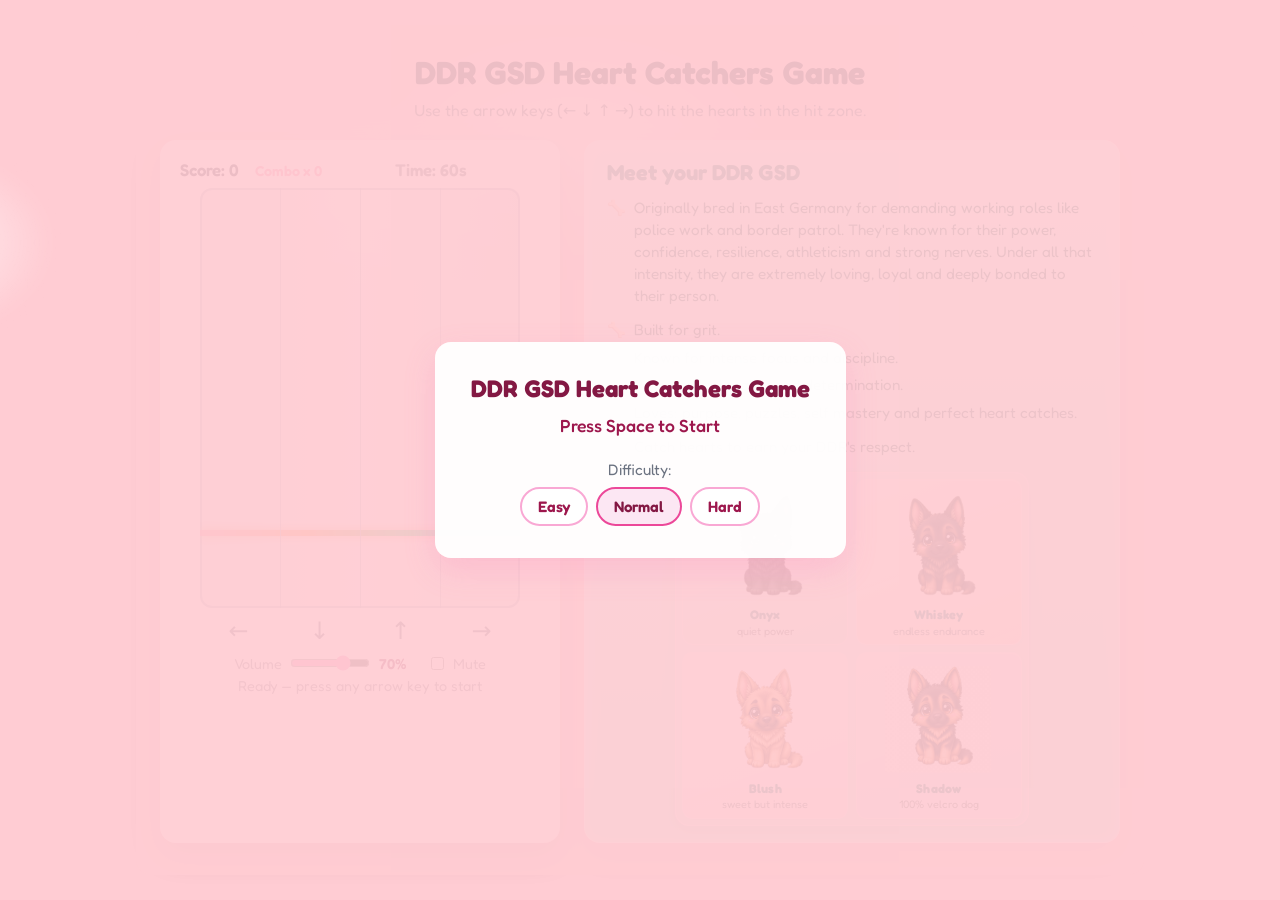
==== commit b0d50412: "Add files via upload" ====
--- a/ddr-game.html
+++ b/ddr-game.html
@@ -42,6 +42,7 @@
             Miss: <span id="resultsMiss">0</span>
           </p>
         </div>
+        <p class="overlay-restart-hint">Game Over — Press Space to Restart</p>
         <button type="button" id="playAgainBtn" class="overlay-btn">Play Again</button>
       </div>
     </div>
@@ -85,7 +86,7 @@
           </label>
         </div>
 
-        <p class="small-note">Press any arrow key to start the notes.</p>
+        <p id="statusInstruction" class="small-note">Ready — press any arrow key to start</p>
       </section>
 
       <aside class="shepherd-panel">
--- a/ddr-game.css
+++ b/ddr-game.css
@@ -180,6 +180,14 @@
   font-weight: 500;
 }
 
+.overlay-restart-hint {
+  margin: 0 0 1rem;
+  font-size: 1rem;
+  color: #9d174d;
+  font-weight: 600;
+  text-align: center;
+}
+
 .difficulty-selector {
   margin-bottom: 0;
 }
